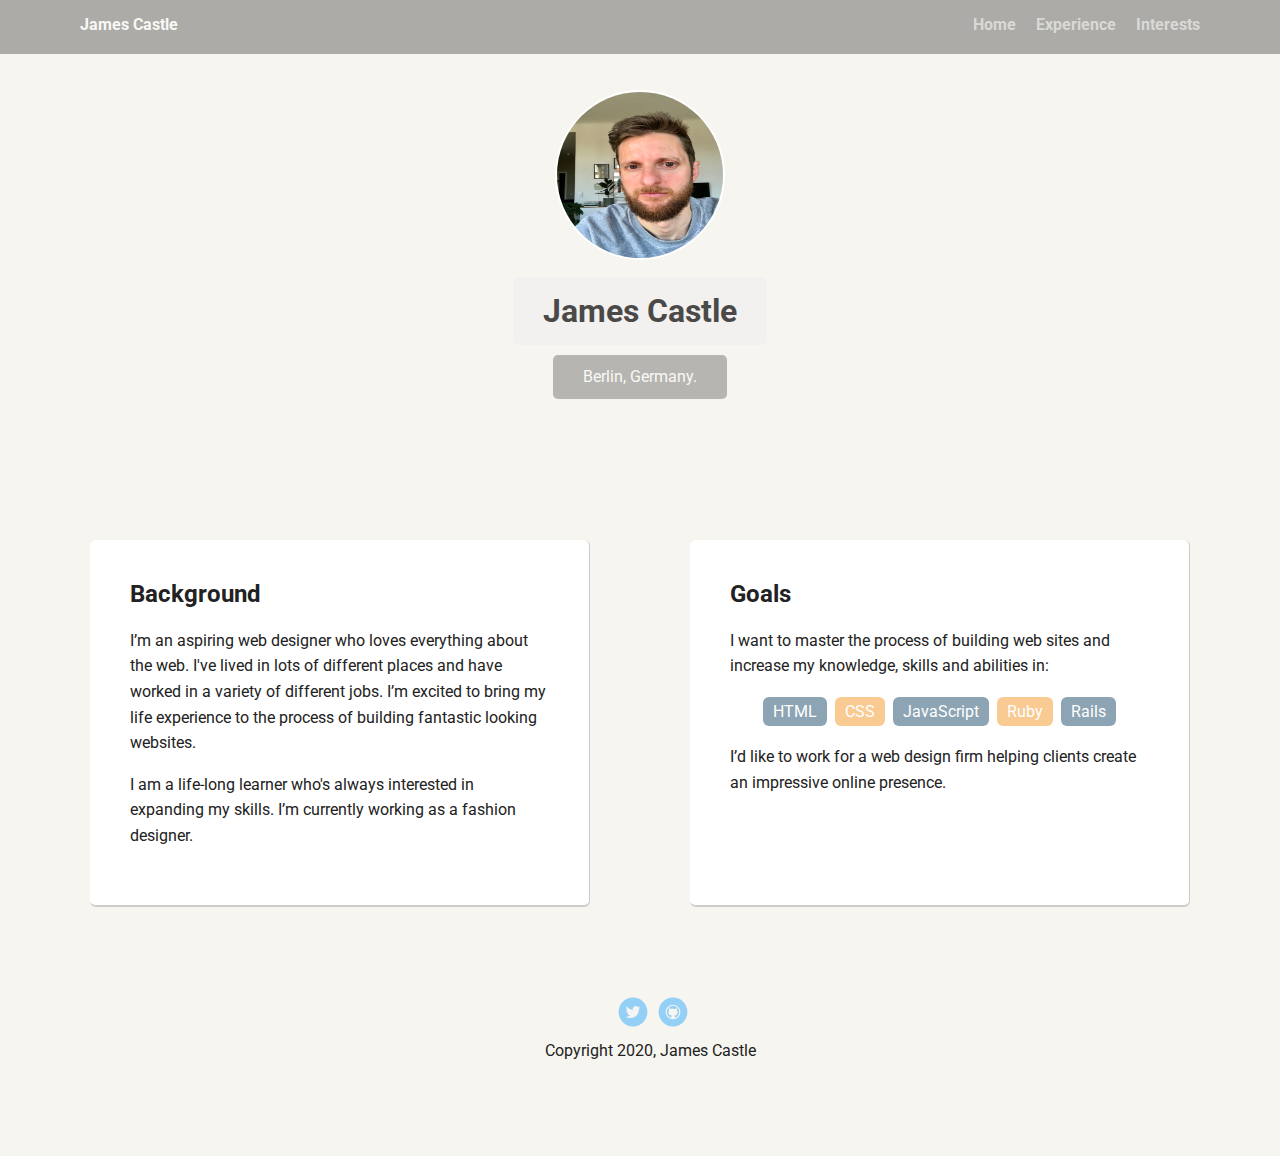
==== index.html @ 0ffd54cb "Initial commit" ====
<!doctype html>
<html lang="en">
<head>
  <meta charset="utf-8">
  <title>James Castle's Profile</title>
  <meta name="viewport" content="width=device-width, initial-scale=1.0">
  <link rel="stylesheet" href="styles.css">
  <link href="https://fonts.googleapis.com/css?family=Muli%7CRoboto:400,300,500,700,900" rel="stylesheet"></head>
  <body>

    <div class="main-nav">
        <ul class="nav">
          <li class="name">James Castle</li>
          <li><a href="index.html">Home</a></li>
          <li><a href="experience.html">Experience</a></li>
          <li><a href="interests.html">Interests</a></li>
        </ul>
    </div>

    <header>
      <img src="images/James_portrait.jpg" alt="Portrait of James Castle" class="profile-image">
      <h1 class="tag name">James Castle</h1>
      <p class="tag location">Berlin, Germany.</p>
    </header>

    <main class="flex">
      <div class="card">
        <h2 class="card-title">Background</h2>
        <p>I’m an aspiring web designer who loves everything about the web. I've lived in lots of different places and have worked in a variety of different jobs. I’m excited to bring my life experience to the process of building fantastic looking websites.</p>
        <p>I am a life-long learner who's always interested in expanding my skills. I’m currently working as a fashion designer.</p>
      </div> 

      <div class="card">
        <h2 class="card-title">Goals</h2>
        <p>I want to master the process of building web sites and increase my knowledge, skills and abilities in:</p>
        <ul class="skills">
          <li>HTML</li>
          <li>CSS</li>
          <li>JavaScript</li>
          <li>Ruby</li>
          <li>Rails</li>
        </ul>
          <p>I’d like to work for a web design firm helping clients create an impressive online presence.</p>
      </div> 

    </main>
    <footer>
      <ul>
        <li><a href="https://twitter.com/JamesLCastle" class="social twitter">Twitter</a></li>
            <!-- create linkedin account -->
        <!-- <li><a href="#" class="social linkedin">LinkedIn</a></li> -->
        <li><a href="https://github.com/jamescastle80" class="social github">Github</a></li>
      </ul>
      <p class="copyright">Copyright 2020, James Castle</p>
    </footer>
  </body>
  </html>
---- styles.css ----
/* Global Layout Set-up */
* { 
  box-sizing: border-box;
}
  
body {
  margin: 0;
  padding: 0;
  text-align: center;
  font-family: 'Roboto', sans-serif;
  color: #222;
  background: #f7f5f0;
}
/* Link Styles */

a {
  text-decoration: none;
  color: #999;
}
a:hover {
  color: #6633ff;
}

/* Section Styles */

.main-nav {
  width: 100%;
  background: black;
  min-height: 30px;
  padding: 10px;
  position: fixed;
  text-align: center;
  opacity: 0.3;
}

.nav {
  display: flex;
  justify-content: space-around;
  font-weight: 700;
  list-style-type: none;
  margin: 0 auto;
  padding: 0;
}

.nav .name {
    display: block;
    margin-right: auto;
    color: white;
}
.nav li {
  padding: 5px 10px 10px 10px;
}
.nav a {
  transition: all .5s;
}
.nav a:hover {
  color: white
}

header {
  text-align: center;
  background: url('images/beach_1.jpg') no-repeat top center ;
  background-size: cover;
  overflow: hidden;
  padding-top: 60px;
}
header {
  line-height: 1.5;
}
header .profile-image {
  margin-top: 30px;
  width: 170px;
  height: 170px;
  border-radius: 50%;
  border: 2px solid white;
  transition: all .5s;
}
header .profile-image:hover {
  transform: scale(1.1) rotate(0deg);
}
.tag {
  background-color: #efefef;
  color: black;
  padding: 10px 30px 10px 30px;
  border-radius: 5px;
  display: table;
  margin: 10px auto;
  opacity: 0.7;
} 

.page-title {
  background-color: #efefef;
  color: black;
  padding: 10px 30px 10px 30px;
  border-radius: 5px;
  display: table;
  margin: 180px auto;
  opacity: 0.7;
}

.location {
  background-color: #222;
  color: white;
  opacity: 0.3;
}

.card {
  margin: 30px;
  padding: 20px 40px 40px;
  max-width: 500px;
  text-align: left;
  background: #fff;
  border-bottom: 2px solid #ccc;
  border-right: 1px solid #ccc;
  border-radius: 6px;
  transition: all .5s;
}

.card-title {
  text-align: left;
}

.card:hover {
  border-color: #ff99ff;
}

.card-wide {
  margin: 30px;
  padding: 20px 40px 40px;
  max-width: 1000px;
  text-align: left;
  background: #fff;
  border-bottom: 2px solid #ccc;
  border-right: 1px solid #ccc;
  border-radius: 6px;
  transition: all .5s;
}

ul.skills {
  padding: 0;
  text-align: center;
}

.skills li {
  border-radius: 6px;
  display: inline-block;
  background: #faca93;
  color: white;
  padding: 5px 10px;
  margin: 2px;
}

.skills li:nth-child(odd) {
  background: #8da4b4;
}

footer {
  width: 100%;
  min-height: 30px;
  padding: 20px 0 40px 20px;
}

footer .copyright {
  top: -8px;
  font-size: .75em;
}

footer ul {
  list-style-type: none;
  margin: 0;
  padding: 0;
}

footer ul li {
  display: inline-block;
}

a.social {
  display: inline-block;
  text-indent: -9999px;
  margin-left: 5px;
  width: 30px;
  height: 30px;
  background-size: 30px 30px;
  opacity: .4;
  transition: all .5s;
}
a.twitter {
  background-image: url(images/twitter.svg);
}
a.linkedin {
  background-image: url(images/linkedin.svg);
}
a.github {
  background-image: url(images/github.svg);
}
a.social:hover {
  opacity: 1;
}
.clearfix {
  clear: both;
}

.grid-container {
  display: grid;
  height: 200px;
  width: 1000px;
  padding: 20px 40px 40px 30px;
  grid-template-columns: auto auto auto auto auto;
  align-content: center;
}


/* Styles for larger screens */
@media screen and (min-width: 720px) {
  
  .flex {
      display: -ms-flexbox;      /* TWEENER - IE 10 */
      display: flex; 
      max-width: 1200px;
      -ms-flex-pack: distribute;
      justify-content: space-around;
      margin: 0 auto;
  }

  header {
    min-height: 470px;
  }

  .nav {
    max-width: 1200px;
    padding: 0 30px;
  }


  main {
    padding-top: 40px;
  }

  main p {
    line-height: 1.6em;
  }

  footer {
    font-size: 1.3em;
    max-width: 1200px;
    margin: 40px auto;
  }

}
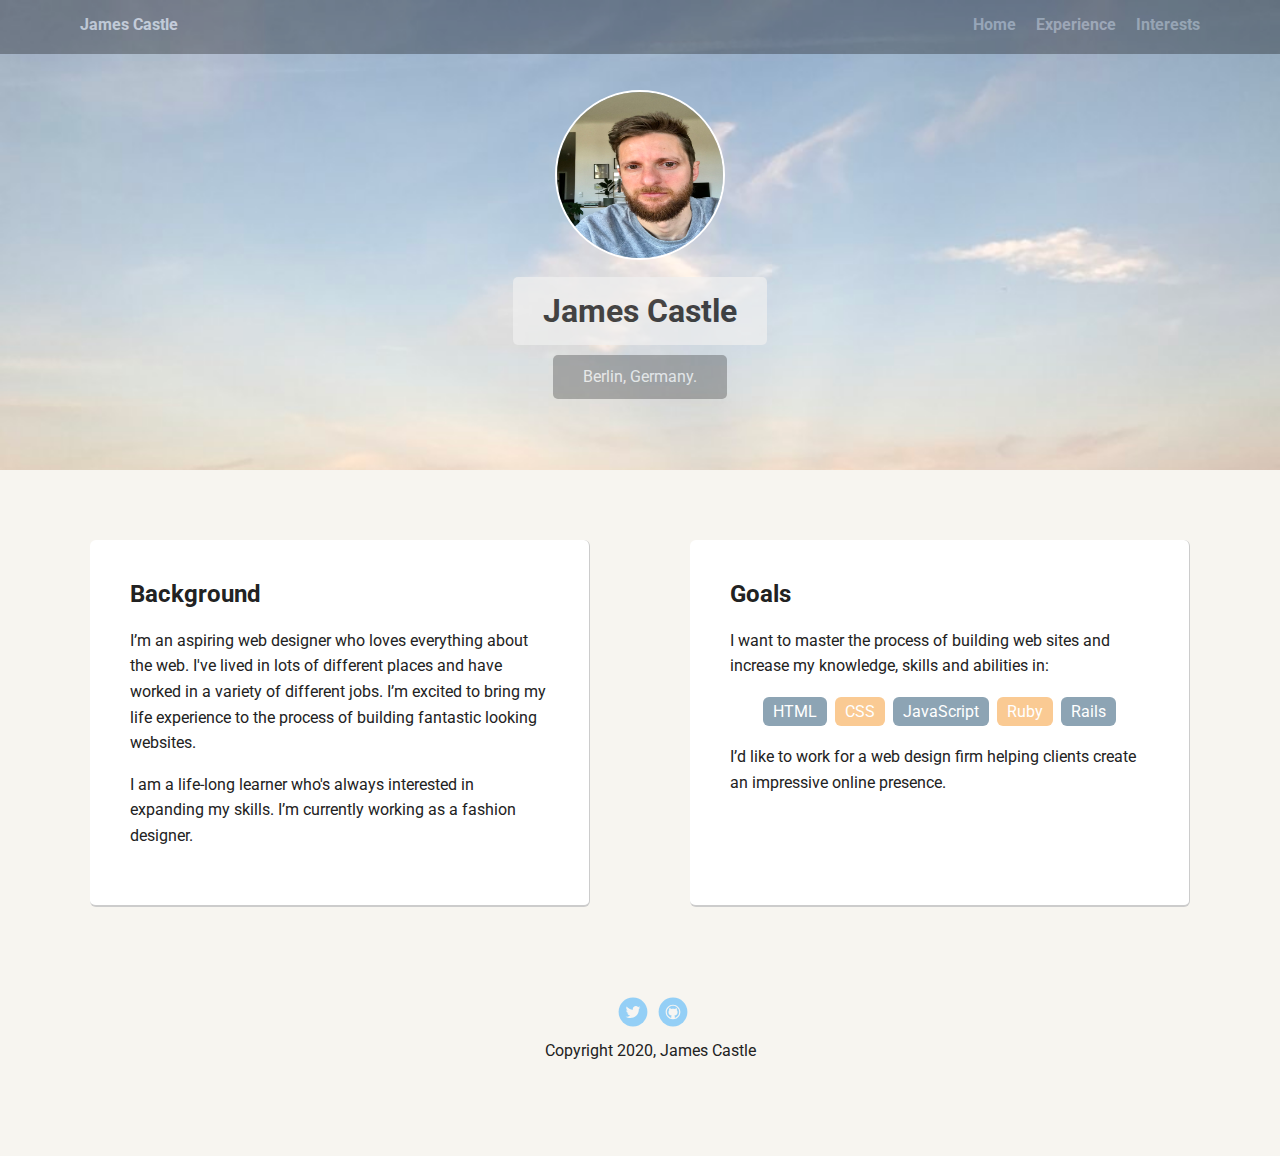
==== commit 06254c7c: "Images re-sized" ====
--- a/index.html
+++ b/index.html
@@ -8,29 +8,29 @@
   <link href="https://fonts.googleapis.com/css?family=Muli%7CRoboto:400,300,500,700,900" rel="stylesheet"></head>
   <body>
 
-    <div class="main-nav">
+    <nav class="main-nav">
         <ul class="nav">
           <li class="name">James Castle</li>
           <li><a href="index.html">Home</a></li>
           <li><a href="experience.html">Experience</a></li>
           <li><a href="interests.html">Interests</a></li>
         </ul>
-    </div>
+      </nav>
 
     <header>
-      <img src="images/James_portrait.jpg" alt="Portrait of James Castle" class="profile-image">
+      <img src="images/rsz_james_portrait.jpg" alt="Portrait of James Castle" class="profile-image">
       <h1 class="tag name">James Castle</h1>
       <p class="tag location">Berlin, Germany.</p>
     </header>
 
     <main class="flex">
-      <div class="card">
+      <section class="card">
         <h2 class="card-title">Background</h2>
         <p>I’m an aspiring web designer who loves everything about the web. I've lived in lots of different places and have worked in a variety of different jobs. I’m excited to bring my life experience to the process of building fantastic looking websites.</p>
         <p>I am a life-long learner who's always interested in expanding my skills. I’m currently working as a fashion designer.</p>
-      </div> 
+      </section> 
 
-      <div class="card">
+      <sction class="card">
         <h2 class="card-title">Goals</h2>
         <p>I want to master the process of building web sites and increase my knowledge, skills and abilities in:</p>
         <ul class="skills">
@@ -41,7 +41,7 @@
           <li>Rails</li>
         </ul>
           <p>I’d like to work for a web design firm helping clients create an impressive online presence.</p>
-      </div> 
+      </section> 
 
     </main>
     <footer>
--- a/styles.css
+++ b/styles.css
@@ -59,7 +59,7 @@
 
 header {
   text-align: center;
-  background: url('images/beach_1.jpg') no-repeat top center ;
+  background: url('images/rsz_beach_1.jpg') no-repeat top center ;
   background-size: cover;
   overflow: hidden;
   padding-top: 60px;
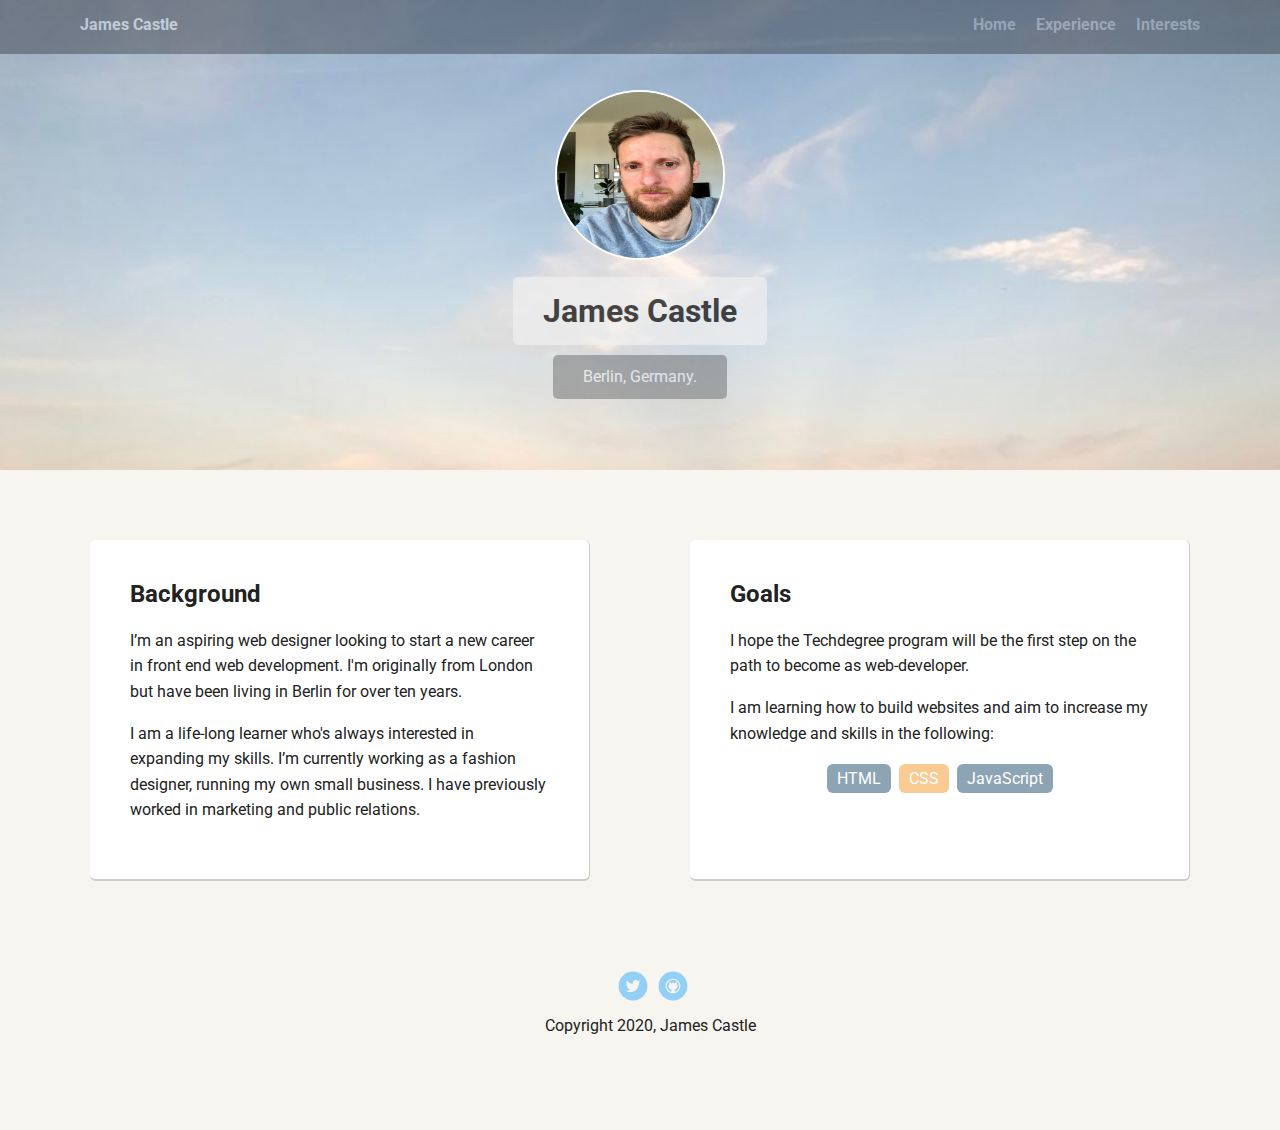
==== commit edd5c5ff: "Updated place holder text" ====
--- a/index.html
+++ b/index.html
@@ -26,21 +26,22 @@
     <main class="flex">
       <section class="card">
         <h2 class="card-title">Background</h2>
-        <p>I’m an aspiring web designer who loves everything about the web. I've lived in lots of different places and have worked in a variety of different jobs. I’m excited to bring my life experience to the process of building fantastic looking websites.</p>
-        <p>I am a life-long learner who's always interested in expanding my skills. I’m currently working as a fashion designer.</p>
+        <p>I’m an aspiring web designer looking to start a new career in front end web development. I'm originally from London but have been living in Berlin for over ten years.</p>
+        <p>I am a life-long learner who's always interested in expanding my skills. I’m currently working as a fashion designer, running my own small business. I have previously worked in marketing and public relations.</p>
       </section> 
 
       <sction class="card">
         <h2 class="card-title">Goals</h2>
-        <p>I want to master the process of building web sites and increase my knowledge, skills and abilities in:</p>
+        <p>I hope the Techdegree program will be the first step on the path to become as web-developer.</p>
+        <p>I am learning how to build websites and aim to increase my knowledge and skills in the following:</p>
         <ul class="skills">
           <li>HTML</li>
           <li>CSS</li>
           <li>JavaScript</li>
-          <li>Ruby</li>
-          <li>Rails</li>
+          <!-- start with front end development <li>Ruby</li>
+          <li>Rails</li> -->
         </ul>
-          <p>I’d like to work for a web design firm helping clients create an impressive online presence.</p>
+          
       </section> 
 
     </main>
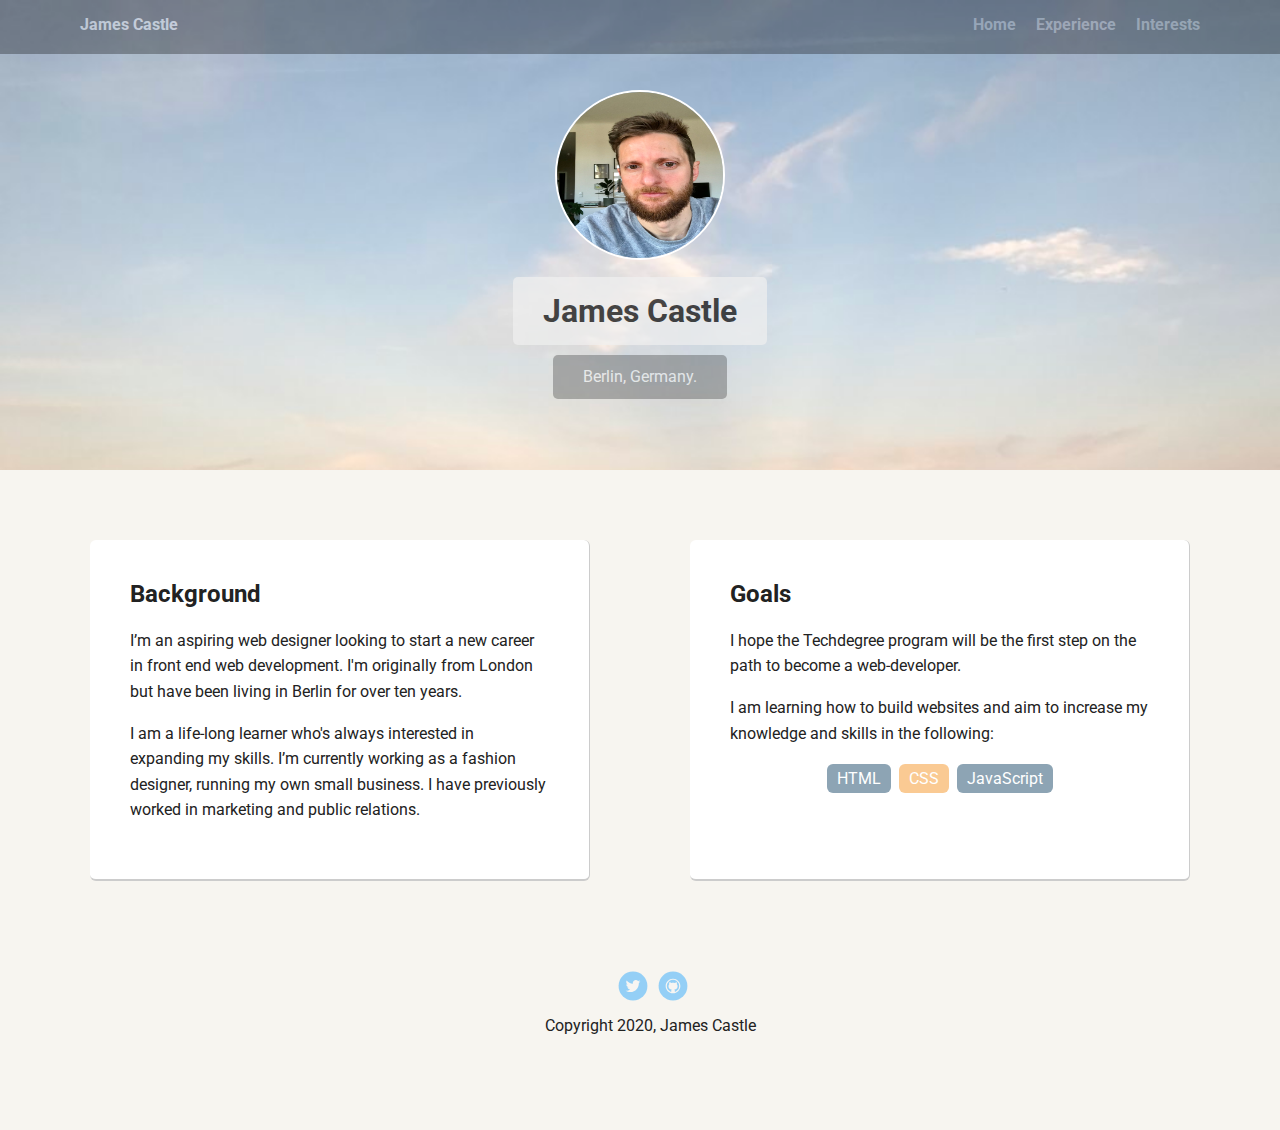
==== commit d94aaa84: "Spelling corrections" ====
--- a/index.html
+++ b/index.html
@@ -32,7 +32,7 @@
 
       <sction class="card">
         <h2 class="card-title">Goals</h2>
-        <p>I hope the Techdegree program will be the first step on the path to become as web-developer.</p>
+        <p>I hope the Techdegree program will be the first step on the path to become a web-developer.</p>
         <p>I am learning how to build websites and aim to increase my knowledge and skills in the following:</p>
         <ul class="skills">
           <li>HTML</li>
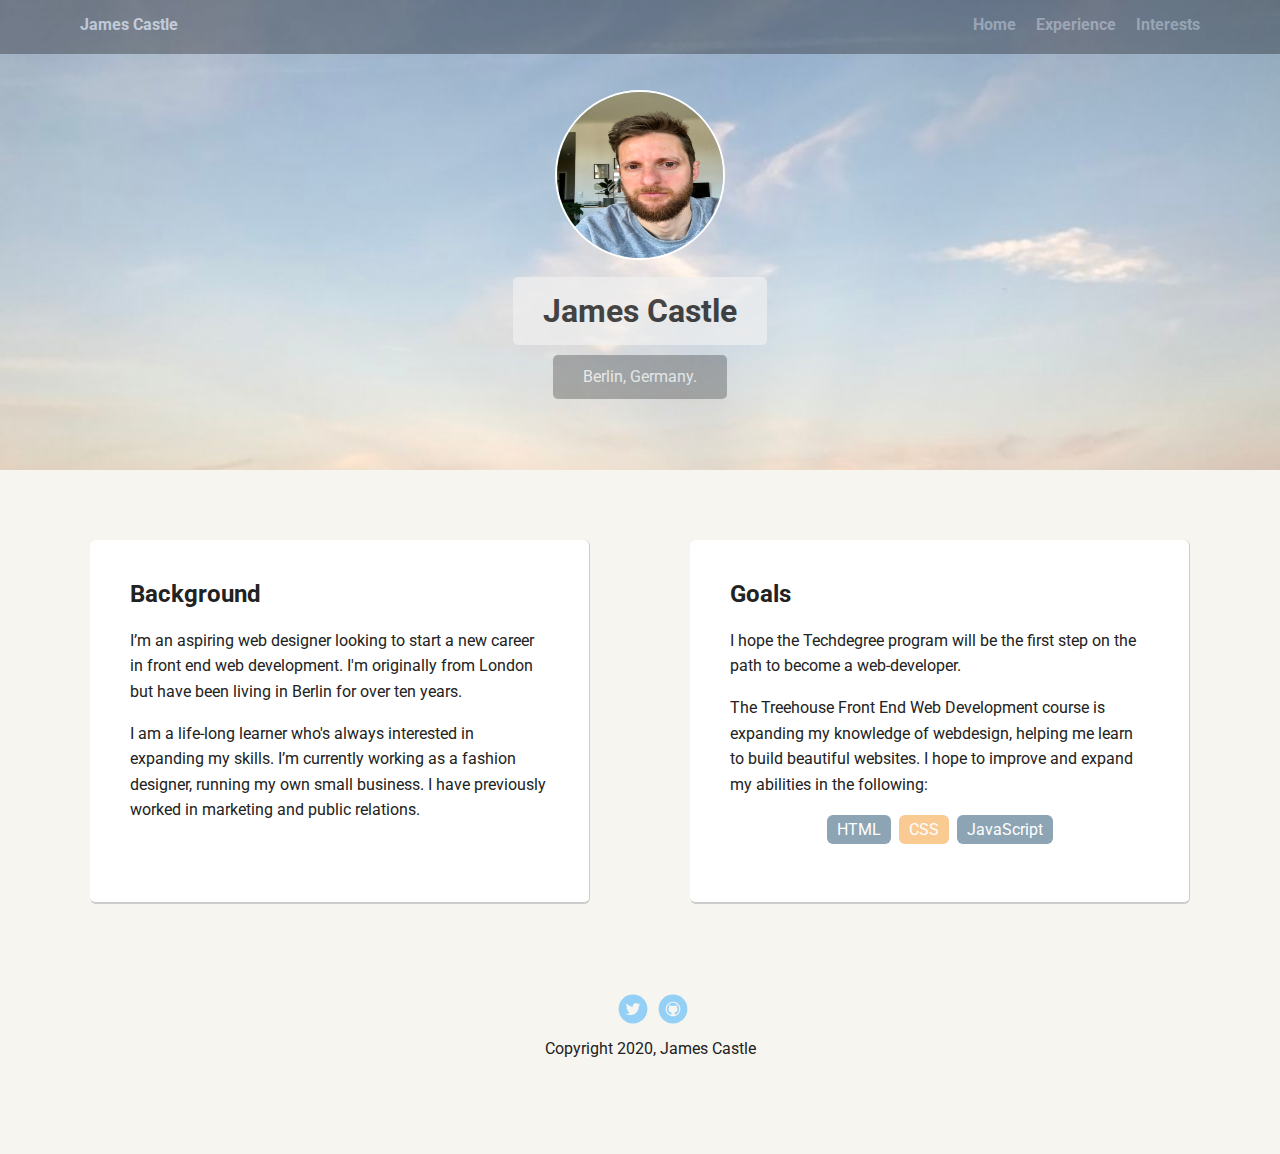
==== commit 2e7c2333: "updated text in goals section" ====
--- a/index.html
+++ b/index.html
@@ -33,7 +33,7 @@
       <sction class="card">
         <h2 class="card-title">Goals</h2>
         <p>I hope the Techdegree program will be the first step on the path to become a web-developer.</p>
-        <p>I am learning how to build websites and aim to increase my knowledge and skills in the following:</p>
+        <p>The Treehouse Front End Web Development course is expanding my knowledge of webdesign, helping me learn to build beautiful websites. I hope to improve and expand my abilities in the following:</p>
         <ul class="skills">
           <li>HTML</li>
           <li>CSS</li>
